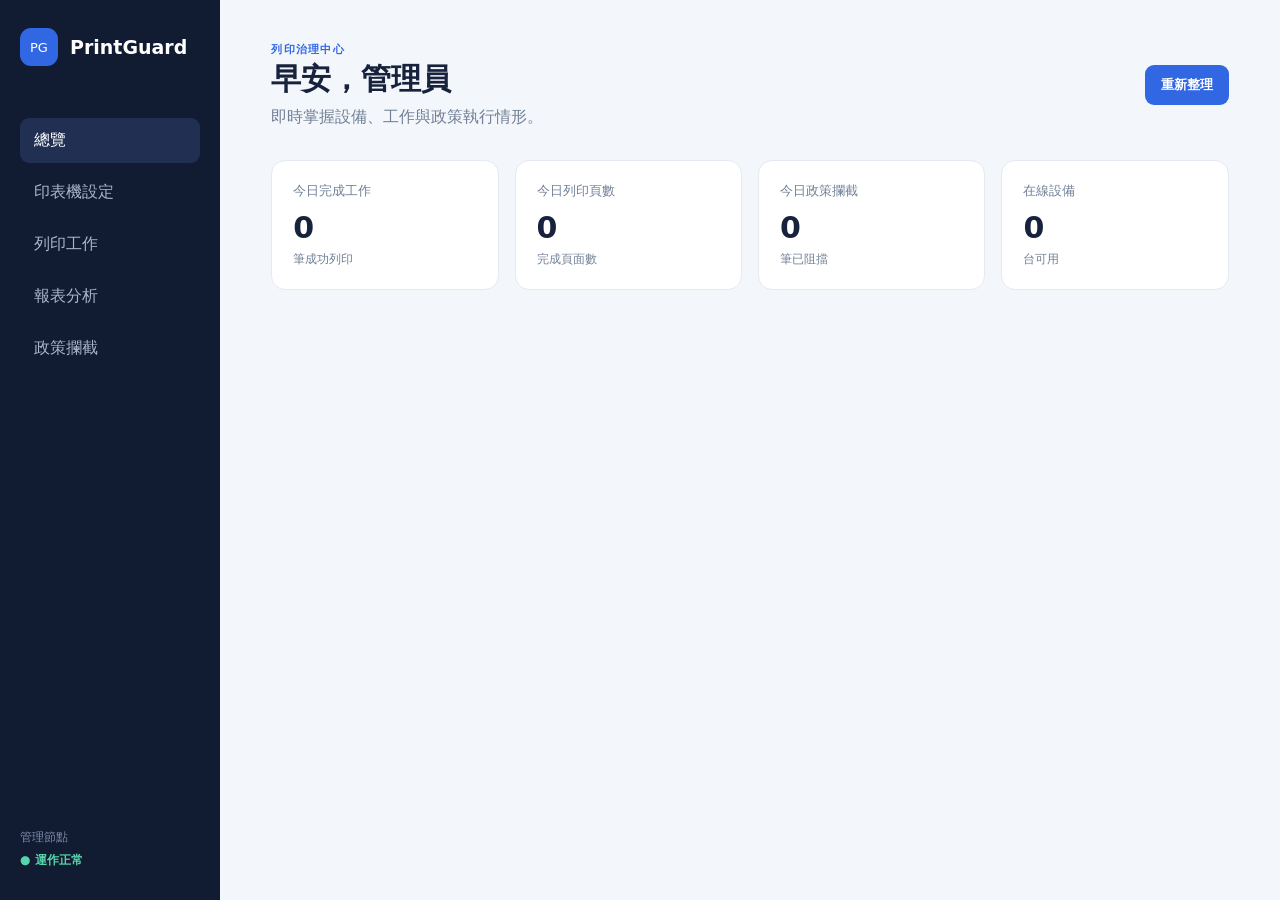
==== web/index.html @ abe983d9 "Initial PrintGuard source release" ====
<!doctype html><html lang="zh-Hant"><head><meta charset="utf-8"><meta name="viewport" content="width=device-width,initial-scale=1"><title>PrintGuard 控制台</title><link rel="stylesheet" href="styles.css"></head>
<body><aside><div class="brand"><span>PG</span><b>PrintGuard</b></div><nav><a class="active">總覽</a><a href="#printers">印表機政策</a><a href="#jobs">列印工作</a></nav><div class="side-note">管理節點<br><strong>● 運作正常</strong></div></aside>
<main><header><div><p class="eyebrow">列印治理中心</p><h1>早安，管理員</h1><p>即時掌握設備、工作與政策執行情形。</p></div><button id="refresh">重新整理</button></header>
<section class="stats"><article><small>今日完成工作</small><strong id="totalJobs">0</strong><em>筆成功列印</em></article><article><small>今日列印頁數</small><strong id="totalPages">0</strong><em>完成頁面數</em></article><article><small>今日政策攔截</small><strong id="blocked">0</strong><em>筆已阻擋</em></article><article><small>在線設備</small><strong id="online">0</strong><em>台可用</em></article></section>
<section id="printers"><div class="section-title"><div><p class="eyebrow">裝置政策</p><h2>印表機狀態</h2></div></div><div id="printerGrid" class="printer-grid"></div></section>
<section class="two-col"><div id="jobs" class="panel"><div class="section-title"><div><p class="eyebrow">即時活動</p><h2>最近工作</h2></div></div><div class="table-wrap"><table><thead><tr><th>文件／AD 使用者</th><th>設備</th><th>頁數</th><th>色彩／面數</th><th>狀態</th></tr></thead><tbody id="jobRows"></tbody></table></div></div></section>
<section class="panel report"><div class="section-title"><div><p class="eyebrow">AD 用量分析</p><h2>使用者列印報表</h2></div><button id="reportRefresh">更新報表</button></div><div class="table-wrap"><table><thead><tr><th>AD 使用者</th><th>印表機</th><th>工作</th><th>總頁數</th><th>黑白</th><th>彩色</th><th>單面</th><th>雙面</th><th>紙張</th></tr></thead><tbody id="reportRows"></tbody></table></div></section>
<section id="violations" class="panel"><div class="section-title"><div><p class="eyebrow">政策稽核</p><h2>已阻擋工作（不計入報表）</h2></div></div><div class="table-wrap"><table><thead><tr><th>時間</th><th>AD 使用者</th><th>印表機</th><th>文件</th><th>政策</th><th>原因</th></tr></thead><tbody id="violationRows"></tbody></table></div></section>
</main><script src="app.js"></script></body></html>
---- web/styles.css ----
:root{--ink:#17233c;--muted:#718096;--bg:#f3f6fb;--blue:#3267e3;--line:#e4e9f2;--green:#199c73;--red:#d94b61}*{box-sizing:border-box}body{margin:0;font-family:Inter,"Noto Sans TC",system-ui,sans-serif;color:var(--ink);background:var(--bg);display:flex}aside{position:fixed;width:220px;min-height:100vh;background:#111b32;color:#fff;padding:28px 20px;display:flex;flex-direction:column}.brand{display:flex;align-items:center;gap:12px;font-size:19px}.brand span{display:grid;place-items:center;width:38px;height:38px;border-radius:11px;background:var(--blue);font-size:13px}nav{display:grid;gap:7px;margin-top:52px}nav a{color:#aab5ca;text-decoration:none;padding:12px 14px;border-radius:9px}nav a.active,nav a:hover{background:#213052;color:#fff}.side-note{margin-top:auto;color:#7e8ca9;font-size:12px;line-height:1.9}.side-note strong{color:#57d5aa}main{margin-left:220px;padding:42px 4vw;width:calc(100% - 220px)}header,.section-title{display:flex;justify-content:space-between;align-items:center}h1{font-size:30px;margin:2px 0 7px}h2{margin:2px 0 20px;font-size:20px}.eyebrow{margin:0;color:var(--blue);font-weight:700;font-size:11px;letter-spacing:.12em;text-transform:uppercase}header p:not(.eyebrow){color:var(--muted);margin:0}button{border:0;border-radius:9px;padding:11px 16px;background:var(--blue);color:white;font-weight:700;cursor:pointer}.stats{display:grid;grid-template-columns:repeat(4,1fr);gap:16px;margin:32px 0}.stats article,.panel,.printer{background:white;border:1px solid var(--line);border-radius:14px;padding:21px}.stats small{color:var(--muted);display:block}.stats strong{font-size:30px;display:block;margin:10px 0 3px}.stats em{color:var(--muted);font-style:normal;font-size:12px}.printer-grid{display:grid;grid-template-columns:repeat(3,1fr);gap:16px;margin-bottom:28px}.printer-head{display:flex;align-items:center;gap:12px}.printer-icon{width:43px;height:43px;background:#edf3ff;color:var(--blue);display:grid;place-items:center;border-radius:10px}.printer h3{font-size:15px;margin:0}.printer p{font-size:12px;color:var(--muted);margin:4px 0}.status{margin-left:auto;width:9px;height:9px;border-radius:50%;background:var(--green)}.status.warning{background:#e2a029}.policy{display:flex;gap:6px;margin-top:20px}.policy button{flex:1;padding:8px 5px;background:#f0f3f8;color:#68748b;font-size:11px}.policy button.selected{background:#dfe9ff;color:var(--blue)}.two-col{display:grid;grid-template-columns:2fr 1fr;gap:18px}.table-wrap{overflow:auto}table{width:100%;border-collapse:collapse;font-size:13px}th{text-align:left;color:var(--muted);font-size:11px;padding:10px;border-bottom:1px solid var(--line)}td{padding:13px 10px;border-bottom:1px solid var(--line)}td small{display:block;color:var(--muted);margin-top:3px}.badge{font-size:11px;border-radius:20px;padding:5px 8px;background:#e8f7f1;color:var(--green)}.badge.blocked{background:#fdecef;color:var(--red)}form{display:grid;gap:12px}label{font-size:12px;color:var(--muted)}input,select{display:block;width:100%;margin-top:5px;border:1px solid var(--line);padding:10px;border-radius:8px;color:var(--ink);background:white}.check{display:flex;align-items:center;gap:7px}.check input{width:auto;margin:0}#result{font-size:12px;min-height:18px;margin:0}@media(max-width:1000px){.stats{grid-template-columns:repeat(2,1fr)}.printer-grid,.two-col{grid-template-columns:1fr}}@media(max-width:650px){aside{display:none}main{margin:0;width:100%;padding:25px 16px}.stats{grid-template-columns:1fr 1fr}header button{display:none}}
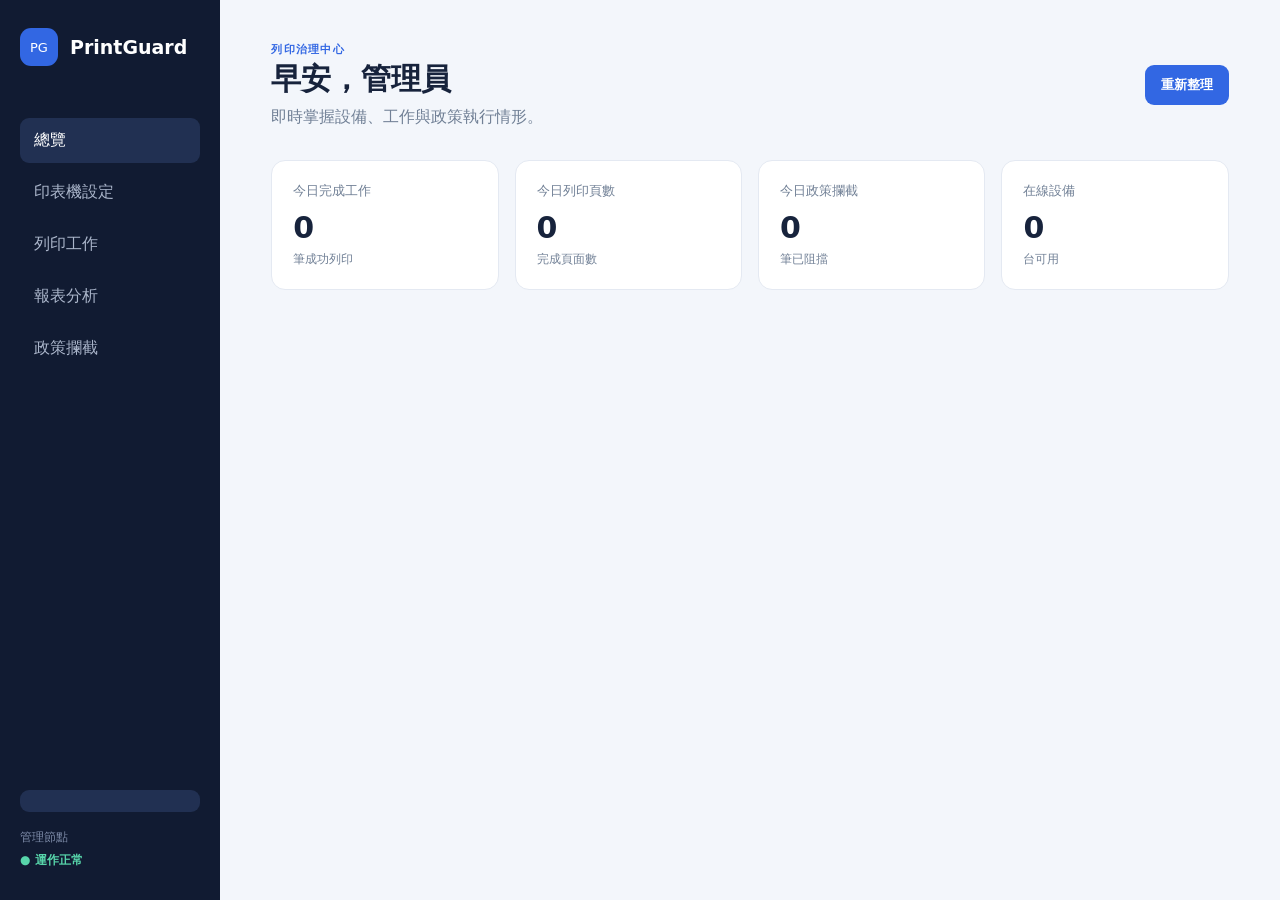
==== commit df0c4038: "Build auth and printer status preview directly from r11" ====
--- a/web/index.html
+++ b/web/index.html
@@ -6,4 +6,4 @@
 <section class="two-col"><div id="jobs" class="panel"><div class="section-title"><div><p class="eyebrow">即時活動</p><h2>最近工作</h2></div></div><div class="table-wrap"><table><thead><tr><th>文件／AD 使用者</th><th>設備</th><th>頁數</th><th>色彩／面數</th><th>狀態</th></tr></thead><tbody id="jobRows"></tbody></table></div></div></section>
 <section class="panel report"><div class="section-title"><div><p class="eyebrow">AD 用量分析</p><h2>使用者列印報表</h2></div><button id="reportRefresh">更新報表</button></div><div class="table-wrap"><table><thead><tr><th>AD 使用者</th><th>印表機</th><th>工作</th><th>總頁數</th><th>黑白</th><th>彩色</th><th>單面</th><th>雙面</th><th>紙張</th></tr></thead><tbody id="reportRows"></tbody></table></div></section>
 <section id="violations" class="panel"><div class="section-title"><div><p class="eyebrow">政策稽核</p><h2>已阻擋工作（不計入報表）</h2></div></div><div class="table-wrap"><table><thead><tr><th>時間</th><th>AD 使用者</th><th>印表機</th><th>文件</th><th>政策</th><th>原因</th></tr></thead><tbody id="violationRows"></tbody></table></div></section>
-</main><script src="app.js"></script></body></html>
+</main><script src="app.js"></script><link rel="stylesheet" href="status.css"><link rel="stylesheet" href="auth.css"><script src="auth-ui.js"></script></body></html>
--- a/web/status.css
+++ b/web/status.css
@@ -0,0 +1 @@
+.status.offline{background:var(--red)}
--- a/web/auth.css
+++ b/web/auth.css
@@ -0,0 +1 @@
+.login-page{display:block;background:linear-gradient(135deg,#111b32,#274f9f);min-height:100vh}.login-shell{margin:0;width:100%;min-height:100vh;display:grid;place-items:center;padding:24px}.login-card{width:min(430px,100%);background:#fff;border-radius:18px;padding:34px;box-shadow:0 28px 80px rgba(0,0,0,.3)}.login-brand{display:flex;align-items:center;gap:12px;margin-bottom:30px;font-size:20px}.login-brand span{display:grid;place-items:center;width:40px;height:40px;border-radius:11px;background:var(--blue);color:#fff;font-size:12px}.login-card h1{margin:5px 0 8px}.login-card>p:not(.eyebrow){color:var(--muted);font-size:13px;line-height:1.6;margin-bottom:22px}.login-card form button{width:100%}#loginError,.auth-error{color:var(--red);font-size:12px;min-height:18px;margin:0}.login-note{display:block;color:var(--muted);margin-top:18px;line-height:1.6}.admin-button{width:100%;margin-top:auto;margin-bottom:14px;background:#213052;text-align:left}.side-note{margin-top:0}.auth-layer{position:fixed;inset:0;z-index:1000;background:rgba(12,23,45,.58);display:none;place-items:center;padding:20px}.auth-layer.open{display:grid}.auth-card{position:relative;width:min(440px,100%);background:#fff;border-radius:16px;padding:28px;box-shadow:0 24px 70px rgba(0,0,0,.28)}.auth-card h2{margin:6px 0 8px}.auth-card>p:not(.eyebrow){color:var(--muted);font-size:13px}.auth-close{position:absolute;right:14px;top:12px;background:transparent;color:#63708a;font-size:24px;padding:4px 9px}.auth-card form button,.auth-card .secondary{width:100%}.auth-card .secondary{margin-top:10px;background:#eef2f8;color:#42506a}
